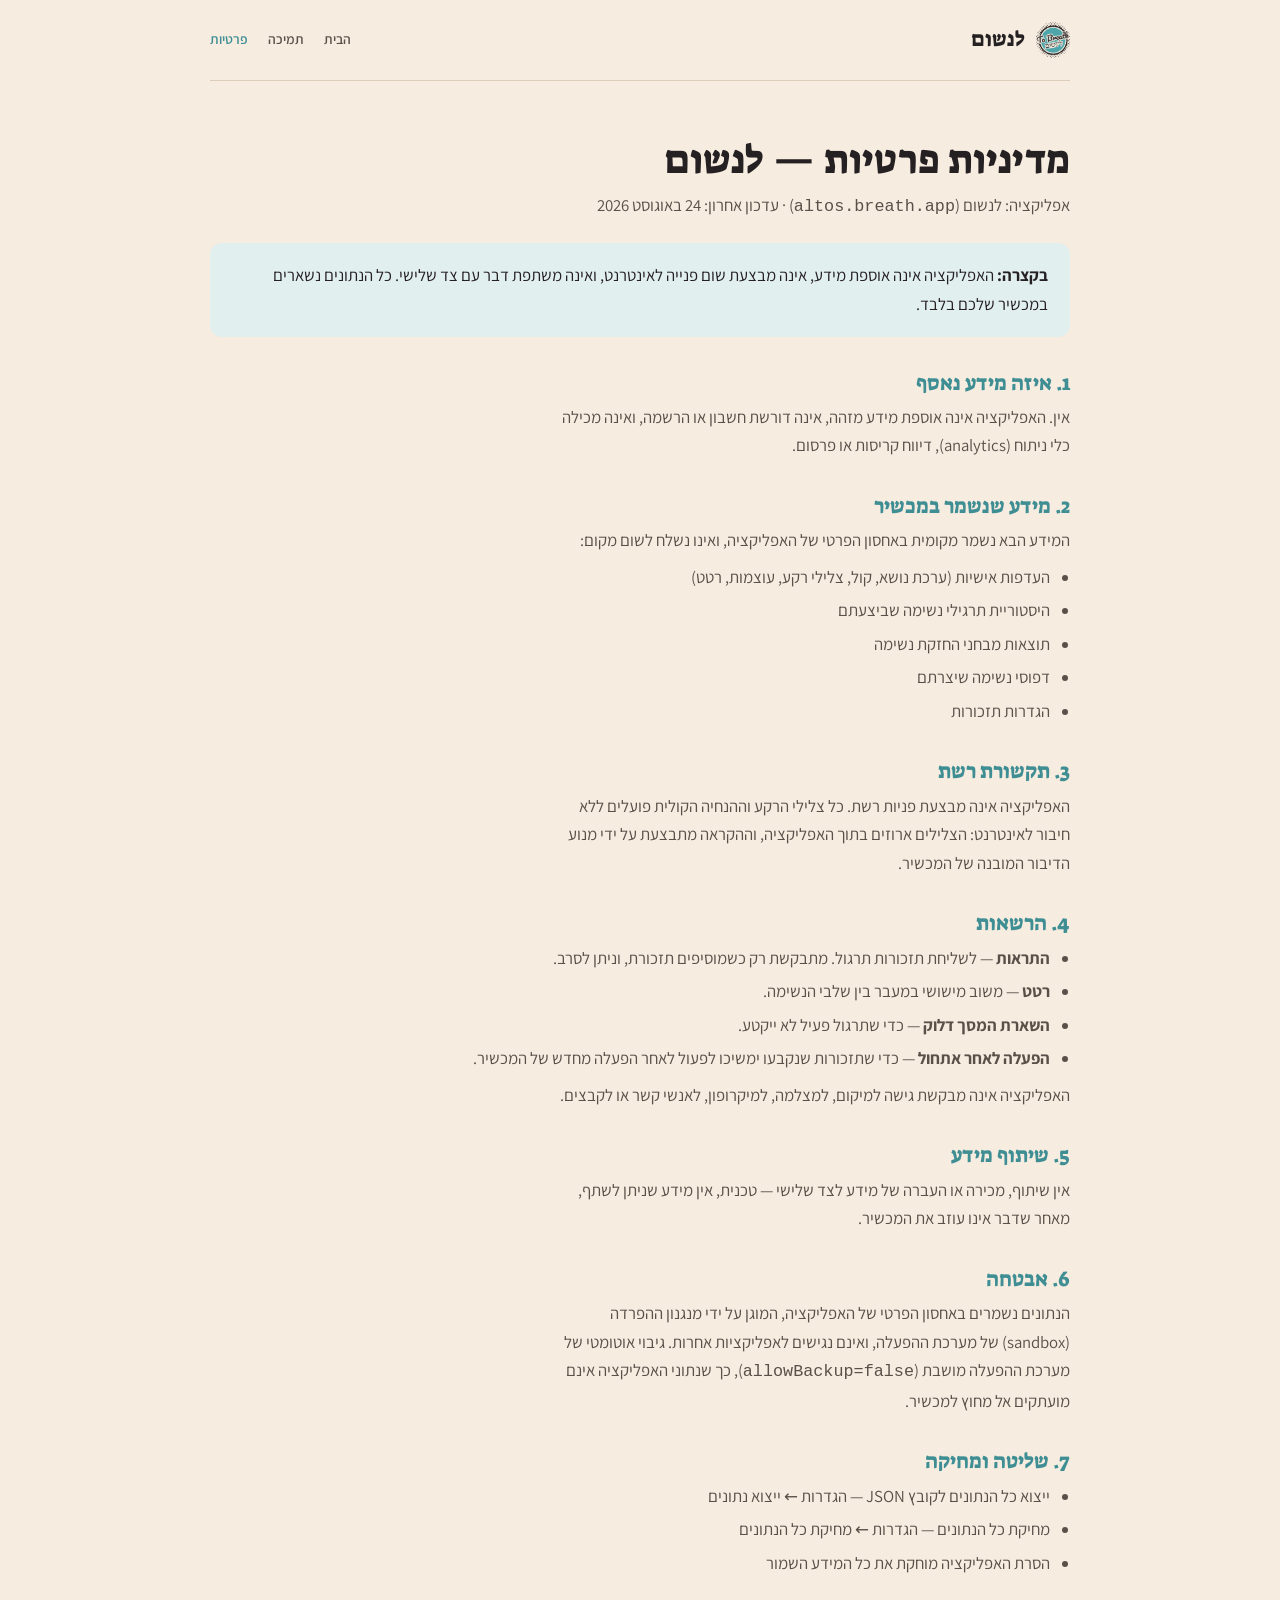
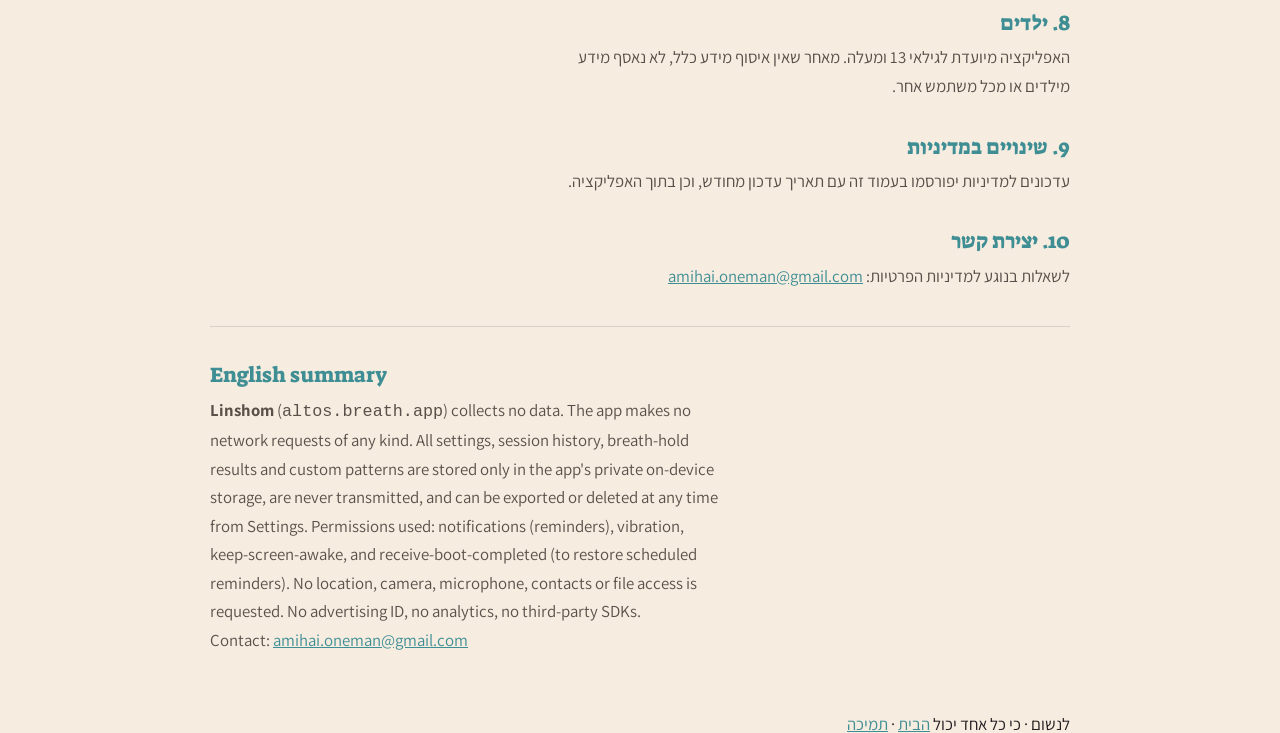
==== privacy-policy.html @ 806dee77 "Website, docs and press kit for לנשום Public companion to the (private) app repository. Contains onl" ====
<!doctype html>
<html lang="he" dir="rtl">
<head>
<meta charset="utf-8">
<meta name="viewport" content="width=device-width, initial-scale=1">
<meta name="theme-color" content="#F6ECE0">
<link rel="icon" href="assets/logo.png">
<title>מדיניות פרטיות · לנשום</title>
<link rel="preconnect" href="https://fonts.googleapis.com">
<link rel="preconnect" href="https://fonts.gstatic.com" crossorigin>
<link rel="stylesheet" href="https://fonts.googleapis.com/css2?family=Suez+One&family=Assistant:wght@300;400;600;700&family=Heebo:wght@400;500;700&display=swap">
<link rel="stylesheet" href="assets/site.css">
<meta name="description" content="מדיניות הפרטיות של לנשום: האפליקציה אינה אוספת מידע ואינה מבצעת פניות רשת.">
</head>
<body>
<div class="wrap">
<nav class="nav">
  <a class="brand" href="index.html"><img src="assets/logo.png" alt="">לנשום</a>
  <ul>
    <li><a href="index.html">הבית</a></li>
    <li><a href="support.html">תמיכה</a></li>
    <li><a href="privacy-policy.html" aria-current="page">פרטיות</a></li>
  </ul>
</nav>
<article class="prose">
  <h1>מדיניות פרטיות — לנשום</h1>
  <p class="meta">אפליקציה: לנשום (<code>altos.breath.app</code>) · עדכון אחרון: 24 באוגוסט 2026</p>

  <div class="callout">
    <strong>בקצרה:</strong> האפליקציה אינה אוספת מידע, אינה מבצעת שום פנייה לאינטרנט,
    ואינה משתפת דבר עם צד שלישי. כל הנתונים נשארים במכשיר שלכם בלבד.
  </div>

  <h2>1. איזה מידע נאסף</h2>
  <p>אין. האפליקציה אינה אוספת מידע מזהה, אינה דורשת חשבון או הרשמה, ואינה מכילה
     כלי ניתוח (analytics), דיווח קריסות או פרסום.</p>

  <h2>2. מידע שנשמר במכשיר</h2>
  <p>המידע הבא נשמר מקומית באחסון הפרטי של האפליקציה, ואינו נשלח לשום מקום:</p>
  <ul>
    <li>העדפות אישיות (ערכת נושא, קול, צלילי רקע, עוצמות, רטט)</li>
    <li>היסטוריית תרגילי נשימה שביצעתם</li>
    <li>תוצאות מבחני החזקת נשימה</li>
    <li>דפוסי נשימה שיצרתם</li>
    <li>הגדרות תזכורות</li>
  </ul>

  <h2>3. תקשורת רשת</h2>
  <p>האפליקציה אינה מבצעת פניות רשת. כל צלילי הרקע וההנחיה הקולית פועלים ללא
     חיבור לאינטרנט: הצלילים ארוזים בתוך האפליקציה, וההקראה מתבצעת על ידי מנוע
     הדיבור המובנה של המכשיר.</p>

  <h2>4. הרשאות</h2>
  <ul>
    <li><strong>התראות</strong> — לשליחת תזכורות תרגול. מתבקשת רק כשמוסיפים תזכורת, וניתן לסרב.</li>
    <li><strong>רטט</strong> — משוב מישושי במעבר בין שלבי הנשימה.</li>
    <li><strong>השארת המסך דלוק</strong> — כדי שתרגול פעיל לא ייקטע.</li>
    <li><strong>הפעלה לאחר אתחול</strong> — כדי שתזכורות שנקבעו ימשיכו לפעול לאחר הפעלה מחדש של המכשיר.</li>
  </ul>
  <p>האפליקציה אינה מבקשת גישה למיקום, למצלמה, למיקרופון, לאנשי קשר או לקבצים.</p>

  <h2>5. שיתוף מידע</h2>
  <p>אין שיתוף, מכירה או העברה של מידע לצד שלישי — טכנית, אין מידע שניתן לשתף,
     מאחר שדבר אינו עוזב את המכשיר.</p>

  <h2>6. אבטחה</h2>
  <p>הנתונים נשמרים באחסון הפרטי של האפליקציה, המוגן על ידי מנגנון ההפרדה
     (sandbox) של מערכת ההפעלה, ואינם נגישים לאפליקציות אחרות. גיבוי אוטומטי של
     מערכת ההפעלה מושבת (<code>allowBackup=false</code>), כך שנתוני האפליקציה
     אינם מועתקים אל מחוץ למכשיר.</p>

  <h2>7. שליטה ומחיקה</h2>
  <ul>
    <li>ייצוא כל הנתונים לקובץ JSON — הגדרות ← ייצוא נתונים</li>
    <li>מחיקת כל הנתונים — הגדרות ← מחיקת כל הנתונים</li>
    <li>הסרת האפליקציה מוחקת את כל המידע השמור</li>
  </ul>

  <h2>8. ילדים</h2>
  <p>האפליקציה מיועדת לגילאי 13 ומעלה. מאחר שאין איסוף מידע כלל, לא נאסף מידע
     מילדים או מכל משתמש אחר.</p>

  <h2>9. שינויים במדיניות</h2>
  <p>עדכונים למדיניות יפורסמו בעמוד זה עם תאריך עדכון מחודש, וכן בתוך האפליקציה.</p>

  <h2>10. יצירת קשר</h2>
  <p>לשאלות בנוגע למדיניות הפרטיות: <a href="mailto:amihai.oneman@gmail.com">amihai.oneman@gmail.com</a></p>

  <hr style="margin:36px 0; border:none; border-top:1px solid rgba(128,128,128,.25)">

  <div class="en">
    <h2>English summary</h2>
    <p><strong>Linshom</strong> (<code>altos.breath.app</code>) collects no data.
       The app makes no network requests of any kind. All settings, session
       history, breath-hold results and custom patterns are stored only in the
       app's private on-device storage, are never transmitted, and can be
       exported or deleted at any time from Settings. Permissions used:
       notifications (reminders), vibration, keep-screen-awake, and
       receive-boot-completed (to restore scheduled reminders). No location,
       camera, microphone, contacts or file access is requested. No advertising
       ID, no analytics, no third-party SDKs.</p>
    <p>Contact: <a href="mailto:amihai.oneman@gmail.com">amihai.oneman@gmail.com</a></p>
  </div>
</article>
<footer>
  <span>לנשום · כי כל אחד יכול</span>
  <span><a href="index.html">הבית</a> · <a href="support.html">תמיכה</a></span>
</footer>
</div>
</body>
</html>
---- assets/site.css ----
/* ---- tokens: complete light palette on bare :root ------------------- */
  :root{
    --ground:#F6ECE0;          /* the badge's own cream field */
    --surface:#FFFAF3;
    --surface-2:#EFE3D4;
    --ink:#252022;             /* the badge's near-black */
    --ink-soft:#5A5049;
    --muted:#8A7F74;           /* neutral biased warm toward the cream */
    --rule:#DCCDBA;
    --teal:#3E8E94;            /* readable on cream */
    --teal-bright:#4EA6AA;     /* the badge's disc */
    --teal-wash:#E2EFEF;
    --shadow:rgba(37,32,34,.10);

    --f-display:"Suez One","Georgia",serif;
    --f-body:"Assistant","Segoe UI",system-ui,sans-serif;
    --f-num:"Heebo","Segoe UI",system-ui,sans-serif;

    --step--1:.86rem; --step-0:1.05rem; --step-1:1.32rem;
    --step-2:1.8rem;  --step-3:2.5rem;  --step-4:clamp(2.6rem,7vw,4.4rem);
    --measure:64ch;
  }
  @media (prefers-color-scheme:dark){
    :root:not([data-theme="light"]){
      --ground:#1A1715;        /* warm near-black, not a neutral grey */
      --surface:#221E1B;
      --surface-2:#2C2724;
      --ink:#F1E7DA;
      --ink-soft:#C9BCAE;
      --muted:#9A8D80;
      --rule:#3A332E;
      --teal:#6FC3C6;
      --teal-bright:#7ED0D2;
      --teal-wash:#20302F;
      --shadow:rgba(0,0,0,.45);
    }
  }
  :root[data-theme="dark"]{
    --ground:#1A1715; --surface:#221E1B; --surface-2:#2C2724;
    --ink:#F1E7DA; --ink-soft:#C9BCAE; --muted:#9A8D80; --rule:#3A332E;
    --teal:#6FC3C6; --teal-bright:#7ED0D2; --teal-wash:#20302F;
    --shadow:rgba(0,0,0,.45);
  }

  *,*::before,*::after{box-sizing:border-box}
  html{-webkit-text-size-adjust:100%}
  body{
    margin:0; background:var(--ground); color:var(--ink);
    font-family:var(--f-body); font-size:var(--step-0); line-height:1.7;
    direction:rtl; text-align:right;
    -webkit-font-smoothing:antialiased;
  }
  .wrap{max-width:940px; margin-inline:auto; padding-inline:clamp(18px,5vw,40px)}
  h1,h2,h3{font-family:var(--f-display); font-weight:400; line-height:1.15; text-wrap:balance; margin:0}
  p{margin:0; max-width:var(--measure)}
  a{color:var(--teal)}
  a:focus-visible,button:focus-visible{outline:2.5px solid var(--teal-bright); outline-offset:3px; border-radius:6px}

  .eyebrow{
    font-family:var(--f-body); font-size:var(--step--1); font-weight:700;
    letter-spacing:.14em; color:var(--muted); margin:0 0 14px;
  }


  /* ---- shared chrome: nav + prose, used by every page ---------------- */
  .nav{display:flex; align-items:center; justify-content:space-between; gap:16px;
       padding-block:22px; border-bottom:1px solid var(--rule); flex-wrap:wrap}
  .nav a{text-decoration:none}
  .nav .brand{display:flex; align-items:center; gap:11px; color:var(--ink); font-family:var(--f-display); font-size:var(--step-1)}
  .nav .brand img{width:34px; height:auto}
  .nav ul{list-style:none; display:flex; gap:20px; margin:0; padding:0; font-size:var(--step--1); font-weight:600}
  .nav ul a{color:var(--ink-soft)}
  .nav ul a:hover,.nav ul a[aria-current="page"]{color:var(--teal)}

  .prose{padding-block:clamp(34px,6vw,56px)}
  .prose h1{font-size:var(--step-3); margin-bottom:8px}
  .prose h2{font-size:var(--step-1); color:var(--teal); margin:34px 0 8px}
  .prose h3{font-size:var(--step-0); font-weight:700; font-family:var(--f-body); margin:22px 0 4px}
  .prose p,.prose li{color:var(--ink-soft)}
  .prose ul{padding-inline-start:20px; margin:8px 0}
  .prose li{margin:5px 0}
  .prose .updated{color:var(--muted); font-size:var(--step--1); margin-bottom:6px}
  .callout{background:var(--teal-wash); border-radius:12px; padding:18px 22px; margin:22px 0}
  .callout p{color:var(--ink)}
  .en{direction:ltr; text-align:left}
  .en h2{margin-top:10px}
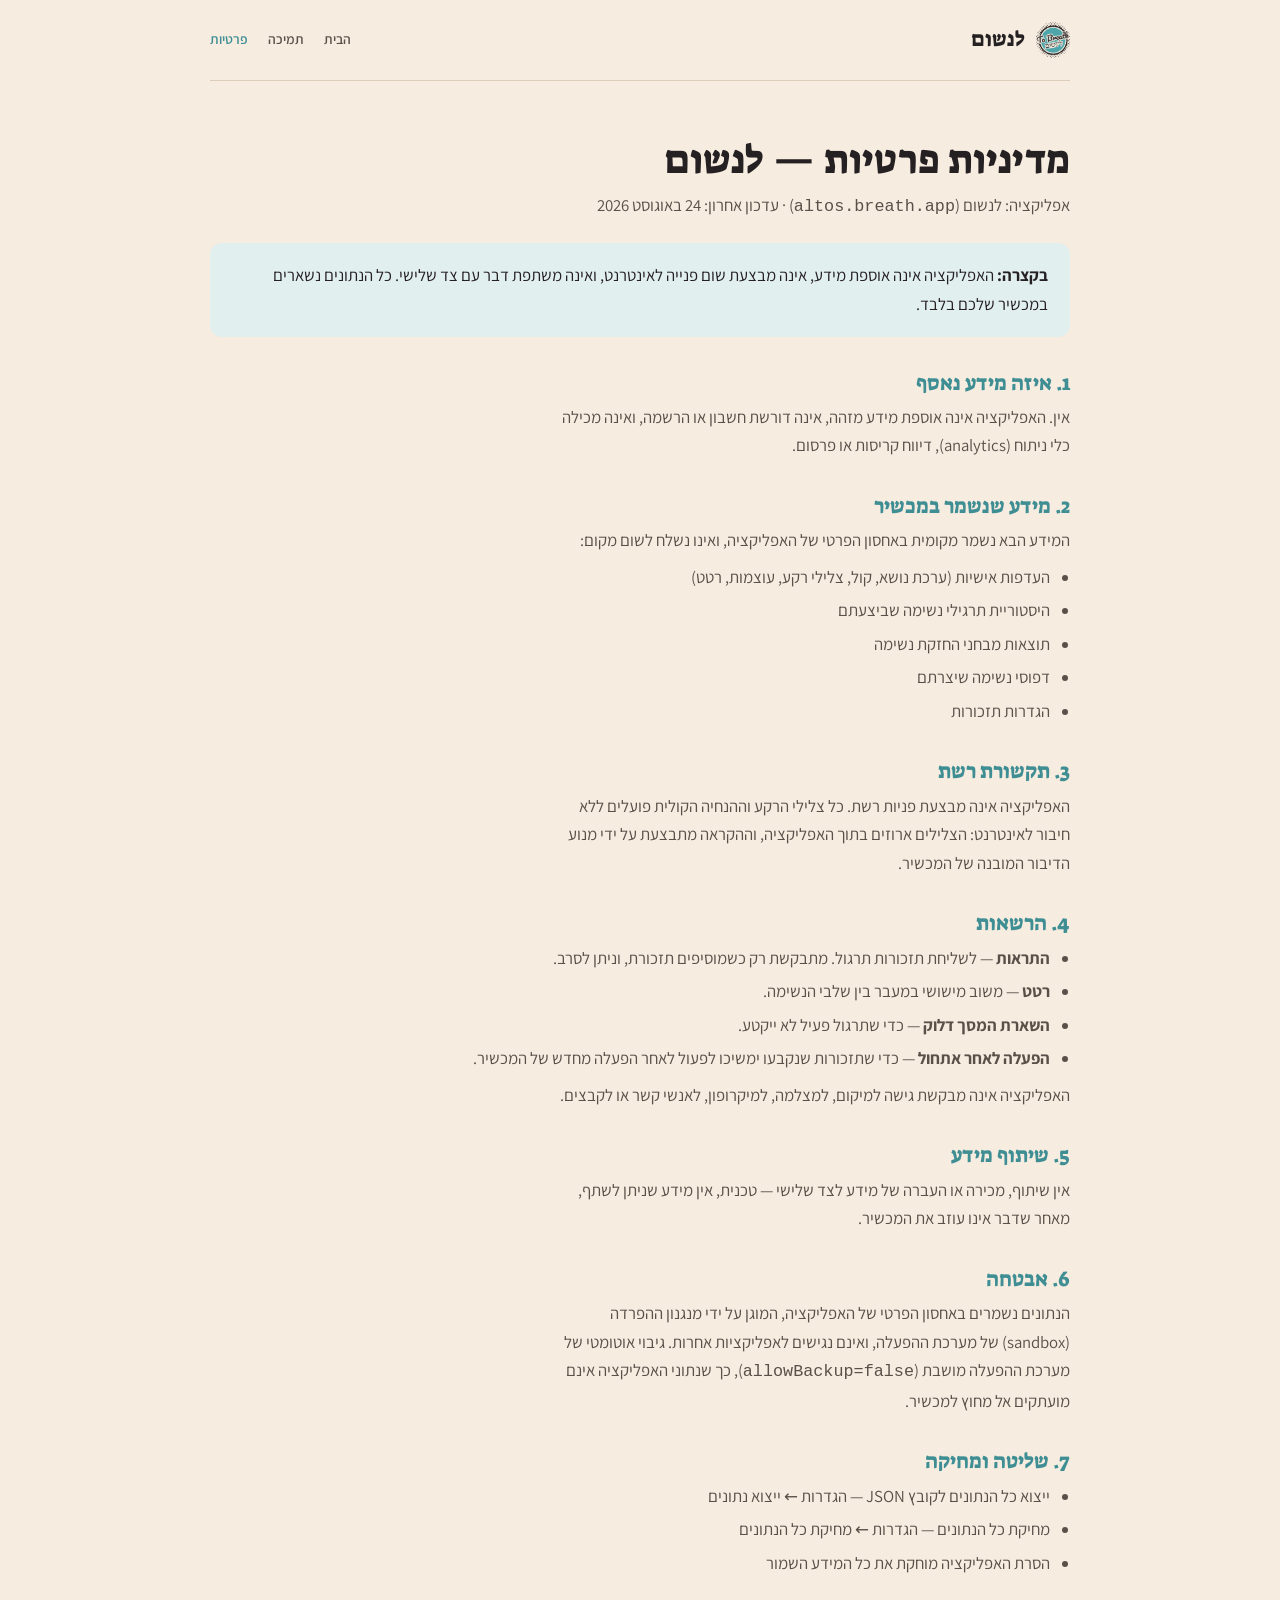
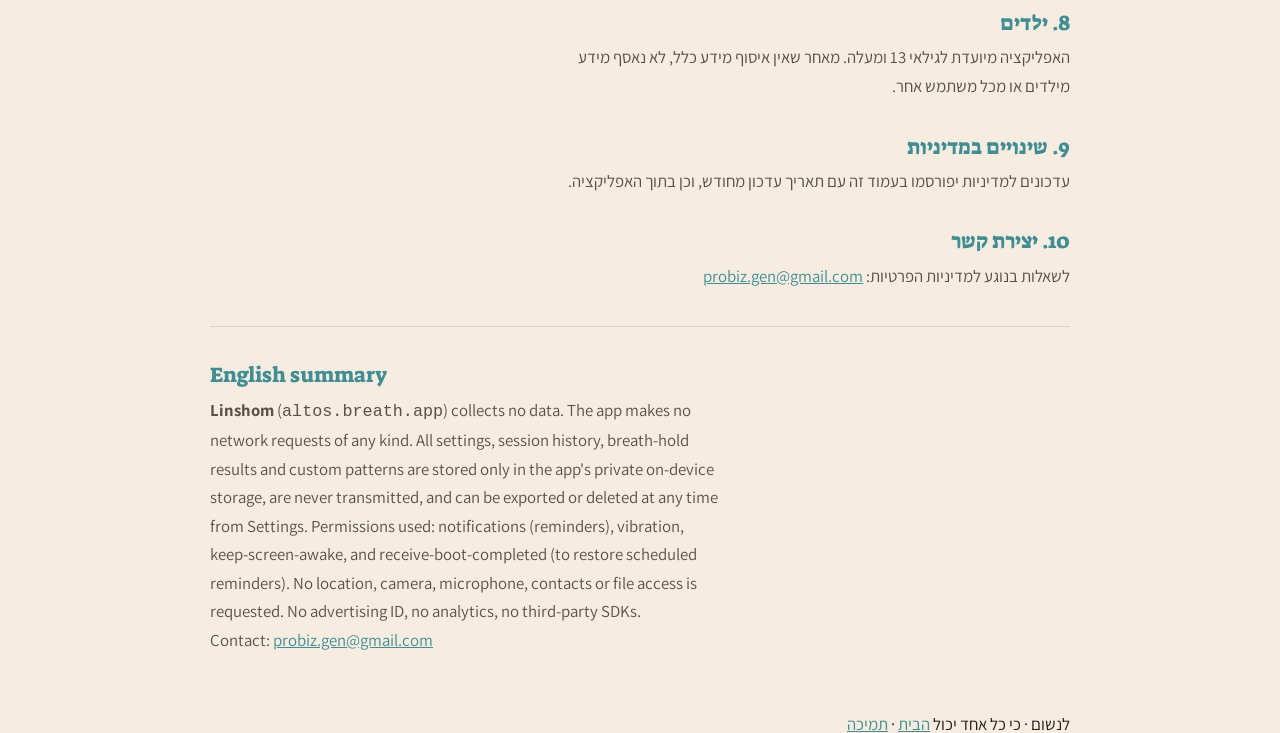
==== commit e1843223: "Use probiz.gen@gmail.com as the contact address The privacy policy and support page still carried th" ====
--- a/privacy-policy.html
+++ b/privacy-policy.html
@@ -84,7 +84,7 @@
   <p>עדכונים למדיניות יפורסמו בעמוד זה עם תאריך עדכון מחודש, וכן בתוך האפליקציה.</p>
 
   <h2>10. יצירת קשר</h2>
-  <p>לשאלות בנוגע למדיניות הפרטיות: <a href="mailto:amihai.oneman@gmail.com">amihai.oneman@gmail.com</a></p>
+  <p>לשאלות בנוגע למדיניות הפרטיות: <a href="mailto:probiz.gen@gmail.com">probiz.gen@gmail.com</a></p>
 
   <hr style="margin:36px 0; border:none; border-top:1px solid rgba(128,128,128,.25)">
 
@@ -99,7 +99,7 @@
        receive-boot-completed (to restore scheduled reminders). No location,
        camera, microphone, contacts or file access is requested. No advertising
        ID, no analytics, no third-party SDKs.</p>
-    <p>Contact: <a href="mailto:amihai.oneman@gmail.com">amihai.oneman@gmail.com</a></p>
+    <p>Contact: <a href="mailto:probiz.gen@gmail.com">probiz.gen@gmail.com</a></p>
   </div>
 </article>
 <footer>
